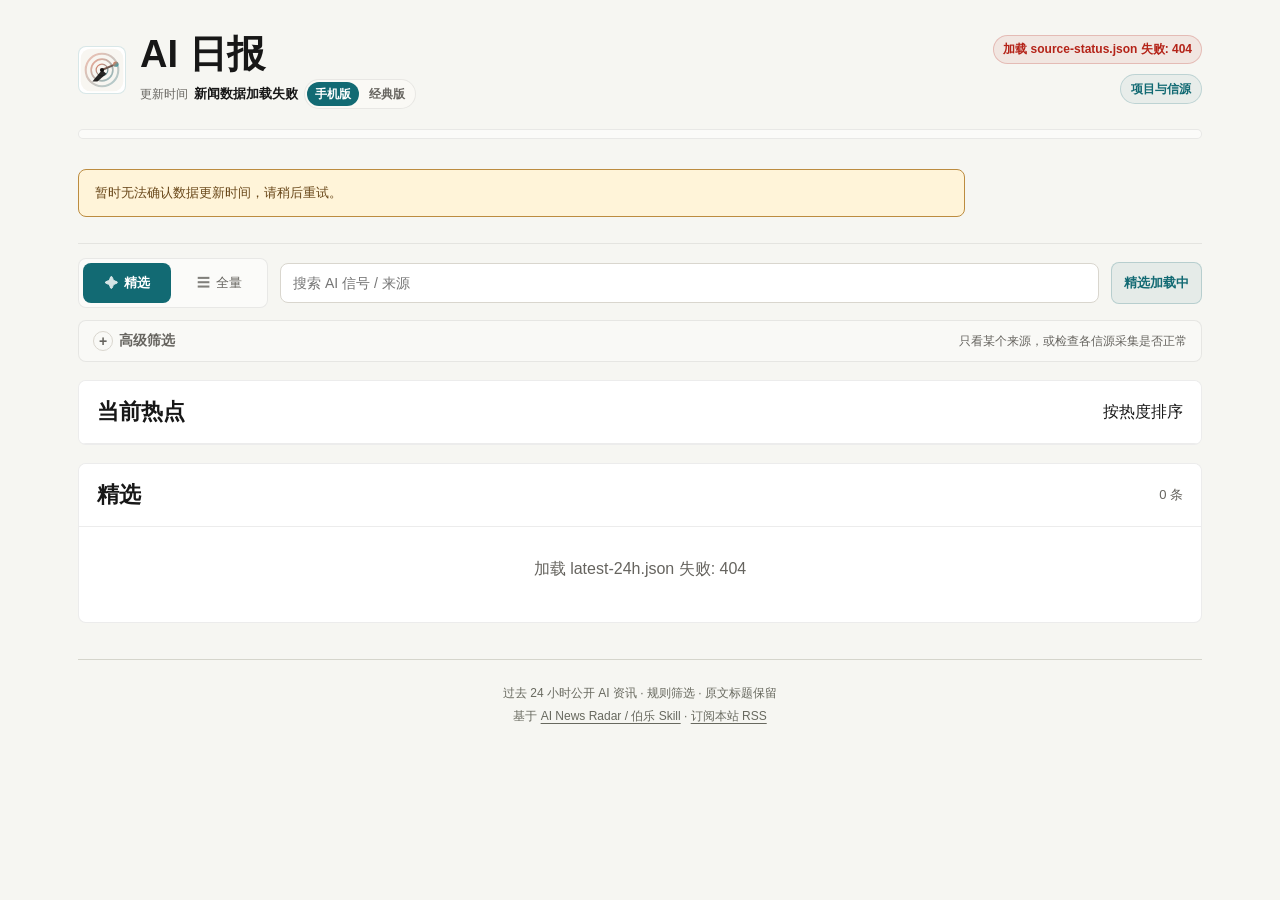
==== index.html @ aee0ecdf "feat: deploy a credential-free public AI daily with scheduled Pages updates" ====
<!doctype html>
<html lang="zh-CN" data-radar-view="mobile">
  <head>
    <meta charset="UTF-8" />
    <meta name="viewport" content="width=device-width, initial-scale=1.0" />
    <title>AI 日报｜公开信源，每日精选</title>
    <meta
      name="description"
      content="自动整理过去 24 小时值得看的 AI、模型和开发者工具更新；伯乐Skill（Scout Skill）帮你从一堆信源里选出千里马。"
    />
    <link rel="canonical" href="https://homerzhou6778-tech.github.io/ai-daily/" />
    <meta property="og:title" content="AI 日报｜公开信源，每日精选" />
    <meta
      property="og:description"
      content="自动整理过去 24 小时值得看的 AI、模型和开发者工具更新；伯乐Skill（Scout Skill）帮你从一堆信源里选出千里马。"
    />
    <meta property="og:type" content="website" />
    <meta property="og:url" content="https://homerzhou6778-tech.github.io/ai-daily/" />
    <meta property="og:site_name" content="AI News Radar" />
    <meta property="og:image" content="https://homerzhou6778-tech.github.io/ai-daily/assets/og.png" />
    <meta property="og:image:width" content="1200" />
    <meta property="og:image:height" content="630" />
    <meta property="og:image:alt" content="AI News Radar 24 小时 AI 更新雷达" />
    <meta name="application-name" content="AI News Radar" />
    <meta name="theme-color" content="#f6f6f2" />
    <meta name="mobile-web-app-capable" content="yes" />
    <meta name="apple-mobile-web-app-title" content="AI News Radar" />
    <meta name="apple-mobile-web-app-capable" content="yes" />
    <meta name="apple-mobile-web-app-status-bar-style" content="default" />
    <meta name="twitter:card" content="summary_large_image" />
    <meta name="twitter:title" content="AI 日报｜公开信源，每日精选" />
    <meta
      name="twitter:description"
      content="自动整理过去 24 小时值得看的 AI、模型和开发者工具更新；伯乐Skill（Scout Skill）帮你从一堆信源里选出千里马。"
    />
    <meta name="twitter:image" content="https://homerzhou6778-tech.github.io/ai-daily/assets/og.png" />
    <link rel="icon" href="./assets/logo.svg" type="image/svg+xml" />
    <link rel="icon" href="./assets/icons/favicon-32.png" sizes="32x32" type="image/png" />
    <link rel="apple-touch-icon" href="./assets/icons/apple-touch-icon.png" sizes="180x180" />
    <link rel="manifest" href="./site.webmanifest" />
    <script src="./assets/view-mode.js?v=dual-view-0713c" data-root="./"></script>
    <link rel="stylesheet" href="./assets/styles.css?v=aihot-0715b" />
    <link rel="stylesheet" href="./assets/view-switch.css?v=dual-view-0713b" />
    <link rel="stylesheet" href="./assets/service-status.css?v=20260909" />
      <link rel="stylesheet" href="./assets/public.css" />
  </head>
  <body>
    <a class="skip-link" href="#hotBoardWrap">跳到当前热点</a>
    <main class="shell">
      <header class="hero">
        <div class="hero-main">
          <div class="hero-headline">
            <img class="hero-logo" src="./assets/logo.svg" alt="AI News Radar Logo" />
            <div>
              <h1>AI 日报</h1>
              <div class="hero-updated hero-view-row">
                <span class="updated-label">更新时间</span>
                <span class="updated" id="updatedAt">加载中...</span>
                <div class="view-switch" role="group" aria-label="视角切换">
                  <span class="view-switch-label">视角</span>
                  <button class="view-switch-btn" type="button" data-radar-view-target="mobile">手机版</button>
                  <button class="view-switch-btn" type="button" data-radar-view-target="classic">经典版</button>
                </div>
              </div>
            </div>
          </div>
        </div>
        <div class="hero-meta">
          <span class="source-status-pill" id="sourceStatusPill">源状态加载中</span>
          <div class="hero-links" aria-label="项目入口">
            <a
              class="hero-link"
              href="https://github.com/homerzhou6778-tech/ai-daily"
              target="_blank"
              rel="noopener noreferrer"
            >项目与信源</a>
          </div>
        </div>

        <section class="section-nav-wrap" aria-label="内容栏目">
          <div class="section-tabs" id="sectionTabs" role="tablist" aria-label="AI 新闻栏目"></div>
          <div class="section-scroll-hint" aria-hidden="true">左右滑动，查看更多栏目 →</div>
        </section>
      </header>

      <section class="service-status-panel" id="serviceStatusPanel" aria-live="polite" hidden></section>

      <section class="primary-controls">
        <div class="mode-switch curation-mode-switch" role="group" aria-label="精选/全量切换">
          <button id="modeSelectedBtn" class="mode-btn active" type="button" aria-pressed="true">
            <span class="mode-btn-icon" aria-hidden="true">&#10022;</span>精选
          </button>
          <button id="modeAllBtn" class="mode-btn" type="button" aria-pressed="false">
            <span class="mode-btn-icon" aria-hidden="true">&#9776;</span>全量
          </button>
        </div>
        <input id="searchInput" type="search" placeholder="搜索 AI 信号 / 来源" aria-label="搜索 AI 信号或来源" />
        <div class="mode-hint" id="modeHint">精选加载中</div>
        <button class="clear-filters-btn" id="clearFiltersBtn" type="button" hidden>清除筛选</button>
      </section>

      <details class="advanced-panel">
          <summary>
            <span>高级筛选</span>
            <span class="advanced-hint">只看某个来源，或检查各信源采集是否正常</span>
          </summary>
          <div class="advanced-content">
            <div class="advanced-controls">
              <label class="field">
                <span>具体来源</span>
                <select id="siteSelect">
                  <option value="">全部站点</option>
                </select>
              </label>
            </div>
            <div class="data-source-indicator" id="dataSourceIndicator" hidden>
              <span id="dataSourceIndicatorText"></span>
              <button type="button" id="dataSourceResetBtn" class="data-source-reset-btn">恢复本地</button>
            </div>
            <div class="source-health" id="sourceHealth">源状态加载中...</div>
            <details class="source-detail-panel">
              <summary>查看源状态详情</summary>
              <div class="source-health-details" id="sourceHealthDetails"></div>
              <section class="source-status-table" id="sourceStatusTable" aria-label="源状态详情"></section>
            </details>
          </div>
      </details>

      <section class="list-wrap hot-board-wrap" id="hotBoardWrap" aria-label="当前热点">
        <div class="list-head">
          <h2>当前热点</h2>
          <span id="hotBoardMeta">按热度排序</span>
        </div>
        <div id="hotBoardList" class="hot-board-list"></div>
      </section>

      <section class="list-wrap top3-board-wrap" id="top3BoardWrap" aria-label="今日 TOP3 · 三口味锐评" hidden>
        <div class="list-head">
          <h2>今日 TOP3 · 三口味锐评</h2>
          <span id="top3BoardMeta"></span>
        </div>
        <div id="top3BoardList" class="top3-board-list"></div>
      </section>

      <section class="waytoagi-wrap">
        <div class="waytoagi-head">
          <h2>社区更新 · WaytoAGI</h2>
          <div class="waytoagi-tools">
            <div class="waytoagi-switch">
              <button id="waytoagiTodayBtn" class="waytoagi-btn active" type="button" aria-pressed="true">最近更新日</button>
              <button id="waytoagi7dBtn" class="waytoagi-btn" type="button" aria-pressed="false">近7日</button>
            </div>
            <span id="waytoagiUpdatedAt">加载中...</span>
          </div>
        </div>
        <div id="waytoagiMeta" class="waytoagi-meta"></div>
        <div id="waytoagiList" class="waytoagi-list"></div>
      </section>

      <section class="list-wrap" id="newsListWrap">
        <div class="list-head">
          <h2 id="listTitle">精选</h2>
          <div class="list-head-tools">
            <label id="allDedupeWrap" class="all-dedupe" for="allDedupeToggle">
              <input id="allDedupeToggle" type="checkbox" checked />
              <span class="all-dedupe-dot"></span>
              <span id="allDedupeLabel">去重开</span>
            </label>
            <span id="resultCount">0 条</span>
          </div>
        </div>
        <div id="newsList" class="news-list" aria-live="polite"></div>
      </section>

    <footer class="public-footer">过去 24 小时公开 AI 资讯 · 规则筛选 · 原文标题保留<br>基于 <a href="https://github.com/LearnPrompt/ai-news-radar" target="_blank" rel="noopener noreferrer">AI News Radar / 伯乐 Skill</a> · <a href="./data/feed.xml">订阅本站 RSS</a><p id="publicFreshness" role="status"></p></footer></main>

    <template id="itemTpl">
      <article class="news-card">
        <div class="news-card-body">
          <div class="meta-row">
            <span class="curated-badge" hidden>精选</span>
            <span class="site"></span>
            <span class="source"></span>
            <strong class="score-badge" hidden></strong>
          </div>
          <a class="title" target="_blank" rel="noopener noreferrer"></a>
          <p class="news-summary"></p>
          <div class="why-box" hidden>
            <span class="why-label">推荐理由：</span>
            <span class="why-text"></span>
          </div>
          <div class="persona-slot"></div>
        </div>
      </article>
    </template>

    <script src="https://cdn.jsdelivr.net/npm/gsap@3.13.0/dist/gsap.min.js" integrity="sha384-HOvlOYPIs/zjoIkWUGXkVmXsjr8GuZLV+Q+rcPwmJOVZVpvTSXQChiN4t9Euv9Vc" crossorigin="anonymous" defer></script>
    <script src="./assets/motion.js?v=aihot-0715b" defer></script>
    <script src="./assets/app.js?v=aihot-0715b" defer></script>
    <script src="./assets/service-status.js?v=20260909" defer></script>
      <script src="./assets/public-health.js" defer></script>
  </body>
</html>
---- assets/styles.css ----
:root {
  --bg: #f6f6f2;
  --bg-alt: #eeecea;
  --surface: #ffffff;
  --surface-soft: #fbfaf7;
  --surface-alt: #f4f2ef;
  --ink: #171717;
  --ink-soft: #3f3d39;
  --muted: #66645f;
  --muted-soft: #8b8780;
  --line: #d9d6ce;
  --line-soft: rgba(23, 23, 23, 0.08);
  --accent: #126a73;
  --accent-warm: #b55231;
  --good: #1f7a4d;
  --warn: #9a6700;
  --bad: #b42318;
  --radius: 8px;
}

* {
  box-sizing: border-box;
}

html,
body {
  margin: 0;
  min-height: 100%;
  font-family: -apple-system, BlinkMacSystemFont, "Segoe UI", "Noto Sans SC", "Microsoft YaHei", sans-serif;
  color: var(--ink);
  background: var(--bg);
}

.skip-link {
  position: fixed;
  top: 12px;
  left: 12px;
  z-index: 100;
  border-radius: var(--radius);
  padding: 9px 12px;
  color: #f7fbfa;
  background: var(--accent);
  font-size: 13px;
  font-weight: 760;
  text-decoration: none;
  transform: translateY(-160%);
  transition: transform 160ms ease;
}

.skip-link:focus {
  transform: translateY(0);
}

button,
input,
select {
  font: inherit;
}

button {
  cursor: pointer;
}

.shell {
  max-width: 1160px;
  margin: 0 auto;
  padding: 30px 18px 56px;
}

.hero {
  display: grid;
  grid-template-columns: minmax(0, 1fr) auto;
  gap: 18px 28px;
  padding-bottom: 14px;
  border-bottom: 1px solid var(--line-soft);
}

.hero-main {
  min-width: 0;
}

.hero-headline {
  display: flex;
  gap: 14px;
  align-items: center;
}

.hero-headline > div {
  min-width: 0;
}

.hero-logo {
  width: 48px;
  height: 48px;
  border: 1px solid rgba(18, 106, 115, 0.16);
  border-radius: var(--radius);
  background: var(--surface);
}

.hero h1 {
  margin: 4px 0 0;
  font-size: 38px;
  line-height: 1.08;
  overflow-wrap: break-word;
}

.hero-updated {
  display: flex;
  align-items: baseline;
  gap: 6px;
  margin: 4px 0 0;
  font-size: 13px;
  color: var(--muted);
}

.hero-meta {
  align-self: center;
  display: grid;
  gap: 6px;
  min-width: 178px;
  padding: 0;
  border: 0;
  border-radius: var(--radius);
  background: transparent;
  justify-items: end;
  text-align: right;
}

.updated-label {
  color: var(--muted);
  font-size: 12px;
}

.updated {
  color: var(--ink);
  font-size: 13px;
  font-weight: 700;
}

.source-status-pill {
  display: inline-flex;
  width: max-content;
  max-width: 100%;
  align-items: center;
  gap: 6px;
  border: 1px solid rgba(31, 122, 77, 0.18);
  border-radius: 999px;
  padding: 5px 9px;
  color: var(--good);
  background: rgba(31, 122, 77, 0.07);
  font-size: 12px;
  font-weight: 740;
}

.source-status-pill.warn {
  color: var(--warn);
  border-color: rgba(154, 103, 0, 0.22);
  background: rgba(154, 103, 0, 0.08);
}

.source-status-pill.bad {
  color: var(--bad);
  border-color: rgba(180, 35, 24, 0.22);
  background: rgba(180, 35, 24, 0.07);
}

.hero-links {
  display: flex;
  flex-wrap: wrap;
  justify-content: flex-end;
  gap: 6px;
  margin-top: 4px;
}

.hero-link {
  display: inline-flex;
  align-items: center;
  justify-content: center;
  min-height: 30px;
  border: 1px solid rgba(18, 106, 115, 0.2);
  border-radius: 999px;
  padding: 5px 10px;
  color: var(--accent);
  background: rgba(18, 106, 115, 0.06);
  font-size: 12px;
  font-weight: 740;
  line-height: 1;
  text-decoration: none;
  white-space: nowrap;
}

.hero-link:hover {
  border-color: rgba(18, 106, 115, 0.36);
  background: rgba(18, 106, 115, 0.1);
}

.section-nav-wrap {
  grid-column: 1 / -1;
  display: grid;
  gap: 10px;
  padding-top: 2px;
}

.section-tabs {
  display: flex;
  gap: 4px;
  align-items: center;
  overflow-x: auto;
  scrollbar-width: none;
  -webkit-overflow-scrolling: touch;
  border: 1px solid var(--line-soft);
  border-radius: var(--radius);
  padding: 4px;
  background: rgba(255, 255, 255, 0.52);
}

.section-tabs::-webkit-scrollbar {
  display: none;
}

.section-scroll-hint {
  display: none;
}

.section-tab {
  flex: 0 0 auto;
  min-height: 40px;
  display: inline-flex;
  align-items: center;
  gap: 8px;
  border: 1px solid transparent;
  border-radius: var(--radius);
  padding: 0 11px;
  color: var(--muted);
  background: transparent;
  font-size: 13px;
}

.section-tab span,
.section-tab strong {
  line-height: 1;
  white-space: nowrap;
}

.section-tab strong {
  min-width: 22px;
  border-radius: 999px;
  padding: 3px 6px;
  color: var(--accent);
  background: transparent;
  font-size: 11px;
  text-align: center;
}

.section-tab.active {
  color: #fff;
  border-color: var(--accent);
  background: var(--accent);
  font-weight: 780;
}

.section-tab.active strong {
  color: var(--accent);
  background: #fff;
}

.primary-controls {
  margin-top: 14px;
  display: grid;
  grid-template-columns: auto minmax(0, 1fr) auto auto;
  gap: 12px;
  align-items: center;
}

/* 清除筛选按钮 hidden 时，隐藏项仍会占用第4列的 gap track，
   导致本行右边缘比 .section-tabs 短一个 gap 宽度——收窄为 3 列补齐右边缘。
   只在桌面生效：760px 以下 .primary-controls 是另一套 2 列/整行布局，不受此问题影响。 */
@media (min-width: 761px) {
  .primary-controls:has(> .clear-filters-btn[hidden]) {
    grid-template-columns: auto minmax(0, 1fr) auto;
  }
}

input,
select {
  width: 100%;
  border: 1px solid var(--line);
  background: var(--surface);
  color: var(--ink);
  border-radius: var(--radius);
  padding: 11px 12px;
  font-size: 14px;
}

input:focus,
select:focus,
button:focus-visible,
summary:focus-visible {
  outline: 2px solid rgba(18, 106, 115, 0.35);
  outline-offset: 2px;
}

.mode-hint {
  min-height: 42px;
  display: grid;
  place-items: center;
  border: 1px solid rgba(18, 106, 115, 0.22);
  border-radius: var(--radius);
  padding: 0 12px;
  color: var(--accent);
  background: rgba(18, 106, 115, 0.07);
  font-size: 13px;
  font-weight: 720;
  white-space: nowrap;
}

.clear-filters-btn,
.empty-reset-btn {
  min-height: 42px;
  border: 1px solid rgba(181, 82, 49, 0.28);
  border-radius: var(--radius);
  padding: 0 13px;
  color: var(--accent-warm);
  background: rgba(181, 82, 49, 0.06);
  font-size: 13px;
  font-weight: 720;
  white-space: nowrap;
}

.clear-filters-btn:hover,
.empty-reset-btn:hover {
  border-color: rgba(181, 82, 49, 0.46);
  background: rgba(181, 82, 49, 0.1);
}

.advanced-panel {
  margin-top: 12px;
  border: 1px solid rgba(23, 23, 23, 0.08);
  border-radius: var(--radius);
  background: rgba(251, 250, 247, 0.66);
}

.advanced-panel > summary {
  position: relative;
  display: flex;
  justify-content: space-between;
  gap: 12px;
  align-items: center;
  padding: 11px 14px 11px 40px;
  color: var(--ink);
  font-size: 14px;
  font-weight: 700;
  list-style: none;
  cursor: pointer;
}

.advanced-panel:not([open]) > summary {
  color: var(--muted);
  font-weight: 650;
}

.advanced-panel > summary::-webkit-details-marker {
  display: none;
}

.advanced-panel > summary::before {
  content: "+";
  width: 18px;
  height: 18px;
  position: absolute;
  left: 14px;
  top: 50%;
  transform: translateY(-50%);
  display: grid;
  place-items: center;
  border: 1px solid var(--line);
  border-radius: 50%;
  color: var(--muted);
  font-weight: 700;
}

.advanced-panel > summary > span:first-child {
  min-width: 0;
}

.advanced-panel[open] > summary::before {
  content: "-";
}

.advanced-hint {
  color: var(--muted);
  font-size: 12px;
  font-weight: 400;
  white-space: nowrap;
}

.advanced-content {
  display: grid;
  gap: 14px;
  padding: 0 14px 14px;
  border-top: 1px solid var(--line-soft);
}

.advanced-controls {
  display: grid;
  grid-template-columns: minmax(0, 320px);
  gap: 10px;
  align-items: end;
  padding-top: 14px;
}

.field {
  display: grid;
  gap: 6px;
  color: var(--muted);
  font-size: 12px;
}

.mode-switch {
  display: inline-flex;
  gap: 4px;
  align-items: center;
  border: 1px solid var(--line-soft);
  border-radius: var(--radius);
  padding: 4px;
  background: rgba(255, 255, 255, 0.52);
}

.mode-btn {
  min-height: 40px;
  border: 0;
  border-radius: var(--radius);
  background: transparent;
  color: var(--muted);
  padding: 0 14px;
  font-size: 13px;
}

.mode-btn.active {
  background: var(--accent);
  color: #fff;
  font-weight: 780;
}

.all-dedupe {
  display: none;
  min-height: 40px;
  align-items: center;
  gap: 8px;
  border: 1px solid var(--line);
  border-radius: var(--radius);
  padding: 0 12px;
  font-size: 13px;
  color: var(--muted);
  background: var(--surface-soft);
  cursor: pointer;
  user-select: none;
}

.all-dedupe.show {
  display: inline-flex;
}

.all-dedupe input {
  position: absolute;
  opacity: 0;
  width: 0;
  height: 0;
}

.all-dedupe-dot {
  width: 12px;
  height: 12px;
  border-radius: 50%;
  border: 1px solid rgba(23, 23, 23, 0.25);
  background: rgba(23, 23, 23, 0.16);
}

.all-dedupe input:checked + .all-dedupe-dot {
  border-color: rgba(18, 106, 115, 0.65);
  background: var(--accent);
}

.source-health {
  display: grid;
  gap: 10px;
}

.source-health-summary {
  display: flex;
  min-width: 0;
  align-items: center;
  justify-content: space-between;
  gap: 12px;
  border: 1px solid rgba(31, 122, 77, 0.16);
  border-radius: var(--radius);
  padding: 11px 12px;
  color: var(--muted);
  background: rgba(31, 122, 77, 0.05);
  font-size: 13px;
  line-height: 1.4;
}

.source-health-summary strong {
  color: var(--good);
  font-size: 15px;
}

.source-health-summary.warn {
  border-color: rgba(154, 103, 0, 0.2);
  background: rgba(154, 103, 0, 0.07);
}

.source-health-summary.warn strong {
  color: var(--warn);
}

.source-health-summary.bad {
  border-color: rgba(180, 35, 24, 0.22);
  background: rgba(180, 35, 24, 0.06);
}

.source-health-summary.bad strong {
  color: var(--bad);
}

.source-health-fail-bad {
  color: var(--bad);
  font-weight: 700;
}

.source-detail-panel {
  border: 1px solid var(--line-soft);
  border-radius: var(--radius);
  background: rgba(255, 255, 255, 0.48);
  overflow: hidden;
}

.source-detail-panel > summary {
  display: flex;
  align-items: center;
  justify-content: space-between;
  gap: 10px;
  padding: 10px 12px;
  color: var(--accent);
  font-size: 13px;
  font-weight: 760;
  cursor: pointer;
  list-style: none;
}

.source-detail-panel > summary::-webkit-details-marker {
  display: none;
}

.source-detail-panel > summary::after {
  content: "+";
  color: var(--muted);
  font-weight: 800;
}

.source-detail-panel[open] > summary::after {
  content: "-";
}

.source-health-details {
  display: grid;
  gap: 10px;
  padding: 0 12px 12px;
}

.source-health-hint {
  color: var(--muted);
  font-size: 12px;
  line-height: 1.4;
}

.source-health-authors-toggle {
  align-self: start;
  border: 1px solid var(--line);
  border-radius: var(--radius);
  padding: 6px 10px;
  color: var(--accent);
  background: var(--surface-soft);
  font: inherit;
  font-size: 12px;
  cursor: pointer;
}

.source-health-authors-toggle:hover,
.source-health-authors-toggle:focus-visible {
  border-color: var(--accent);
  outline: none;
}

.health-author-list {
  border: 1px solid var(--line);
  border-radius: var(--radius);
  padding: 10px 12px;
  background: var(--surface-soft);
}

.health-author-list-title {
  font-size: 13px;
  font-weight: 700;
}

.health-author-list-meta {
  margin-top: 3px;
  color: var(--muted);
  font-size: 12px;
}

.health-author-list-items {
  display: flex;
  max-height: 220px;
  margin-top: 9px;
  gap: 6px;
  overflow: auto;
  flex-wrap: wrap;
  align-content: flex-start;
}

.health-author-list-items button {
  border: 1px solid var(--line);
  border-radius: 999px;
  padding: 3px 7px;
  color: var(--ink-soft);
  background: var(--surface);
  font: inherit;
  font-size: 12px;
  line-height: 1.25;
  cursor: pointer;
}

.health-author-list-items button:hover,
.health-author-list-items button:focus-visible {
  border-color: var(--accent);
  color: var(--accent);
  outline: none;
}

.source-status-table {
  padding: 0 12px 12px;
}

.source-table {
  display: grid;
  border: 1px solid var(--line-soft);
  border-radius: var(--radius);
  overflow: hidden;
  background: var(--surface);
}

.source-table-row {
  display: grid;
  grid-template-columns: minmax(160px, 1.4fr) minmax(96px, 0.8fr) minmax(64px, 0.5fr) minmax(56px, 0.4fr);
  gap: 10px;
  align-items: center;
  border-top: 1px solid var(--line-soft);
  padding: 9px 10px;
  color: var(--muted);
  font-size: 12px;
}

.source-table-row:first-child {
  border-top: 0;
}

.source-table-head {
  color: var(--ink-soft);
  background: rgba(246, 246, 242, 0.74);
  font-weight: 780;
}

.source-table-row span {
  min-width: 0;
  overflow: hidden;
  text-overflow: ellipsis;
  white-space: nowrap;
}

.source-table-row .ok {
  color: var(--good);
  font-weight: 760;
}

.source-table-row .bad {
  color: var(--bad);
  font-weight: 760;
}

.source-table-foot {
  display: block;
  color: var(--ink-soft);
  background: rgba(246, 246, 242, 0.74);
  font-weight: 780;
  text-align: right;
}

.list-wrap,
.waytoagi-wrap {
  margin-top: 18px;
  border: 1px solid var(--line-soft);
  border-radius: var(--radius);
  background: var(--surface);
  overflow: hidden;
}

.list-wrap {
  background: var(--surface);
}

/* 双色交替：WaytoAGI 版块用深一档的底色，与伯乐精选 / AI信号流形成节奏感 */
.waytoagi-wrap {
  background: var(--bg-alt);
  border-color: rgba(23, 23, 23, 0.12);
}

.list-head,
.waytoagi-head {
  padding: 16px 18px;
  display: flex;
  flex-wrap: nowrap;
  justify-content: space-between;
  align-items: center;
  gap: 12px;
  border-bottom: 1px solid var(--line-soft);
  background: var(--surface);
}

/* WaytoAGI header 用对应的深档底色 */
.waytoagi-head {
  background: var(--surface-alt);
  border-bottom-color: rgba(23, 23, 23, 0.1);
}

.list-head h2,
.waytoagi-head h2 {
  margin: 0;
  font-size: 22px;
}

#resultCount,
#waytoagiUpdatedAt {
  color: var(--muted);
  font-size: 13px;
  white-space: nowrap;
}

.list-head-tools {
  display: flex;
  align-items: center;
  justify-content: flex-end;
  gap: 10px;
  min-width: 0;
  flex-wrap: wrap;
}

.bole-more-btn,
.list-more-btn {
  display: block;
  width: calc(100% - 32px);
  margin: 0 16px 16px;
  border: 1px solid var(--line);
  border-radius: var(--radius);
  background: var(--surface);
  color: var(--accent);
  cursor: pointer;
  font-size: 13px;
  font-weight: 760;
  min-height: 38px;
}

.bole-more-btn:hover,
.list-more-btn:hover {
  border-color: rgba(18, 106, 115, 0.38);
  background: rgba(18, 106, 115, 0.06);
}

.list-more-btn {
  margin-top: 12px;
}

.bole-empty {
  grid-column: 1 / -1;
  border: 1px dashed var(--line);
  border-radius: var(--radius);
  padding: 14px;
  color: var(--muted);
  font-size: 13px;
}

.intel-card-meta {
  display: flex;
  flex-wrap: wrap;
  gap: 7px;
  align-items: center;
  color: var(--muted);
  font-size: 12px;
}

.intel-score {
  color: var(--accent);
}

.top-story-title,
.intel-title {
  color: var(--ink);
  font-weight: 790;
  line-height: 1.38;
  letter-spacing: 0;
  overflow-wrap: anywhere;
}

.original-action,
.original-link {
  color: var(--accent);
  font-size: 12px;
  font-weight: 760;
  text-decoration: none;
}

.original-action {
  justify-self: start;
  border-bottom: 1px solid rgba(18, 106, 115, 0.3);
  padding-bottom: 1px;
}

.original-link {
  margin-left: auto;
}

.original-link:hover {
  text-decoration: underline;
}

.intel-reason {
  margin: 0;
  color: var(--muted);
  font-size: 13px;
  line-height: 1.48;
  overflow-wrap: anywhere;
}

.intel-tags,
.intel-card-sources,
.intel-sources {
  display: flex;
  flex-wrap: wrap;
  gap: 6px;
  align-items: center;
}

.signal-tag,
.intel-tags > span,
.intel-card-sources > span,
.intel-card-sources > strong,
.intel-sources {
  border: 1px solid var(--line);
  border-radius: 999px;
  padding: 3px 7px;
  color: var(--muted);
  background: rgba(255, 255, 255, 0.72);
  font-size: 11px;
  line-height: 1.25;
}

.intel-tags > span {
  color: var(--accent);
  border-color: rgba(18, 106, 115, 0.22);
  background: rgba(18, 106, 115, 0.07);
  font-weight: 720;
}

.signal-tag.tone-official,
.ai-tag.tone-official {
  color: var(--good);
  border-color: rgba(31, 122, 77, 0.32);
  background: rgba(31, 122, 77, 0.08);
}

.signal-tag.tone-hot,
.ai-tag.tone-hot,
.signal-tag.tone-community,
.ai-tag.tone-community {
  color: var(--accent-warm);
  border-color: rgba(181, 82, 49, 0.32);
  background: rgba(181, 82, 49, 0.08);
}

.signal-tag.tone-models,
.ai-tag.tone-models {
  color: #2a658a;
  border-color: rgba(42, 101, 138, 0.3);
  background: rgba(42, 101, 138, 0.08);
}

.signal-tag.tone-devtools,
.ai-tag.tone-devtools {
  color: var(--accent);
  border-color: rgba(18, 106, 115, 0.28);
  background: rgba(18, 106, 115, 0.08);
}

.signal-tag.tone-aggregate,
.ai-tag.tone-aggregate {
  color: #5f6b75;
  border-color: rgba(95, 107, 117, 0.28);
  background: rgba(95, 107, 117, 0.08);
}

.signal-tag.tone-research,
.ai-tag.tone-research {
  color: #6b568f;
  border-color: rgba(107, 86, 143, 0.3);
  background: rgba(107, 86, 143, 0.08);
}

.signal-tag.tone-products,
.ai-tag.tone-products {
  color: #8a5b20;
  border-color: rgba(138, 91, 32, 0.3);
  background: rgba(138, 91, 32, 0.08);
}

.signal-tag.tone-creator,
.ai-tag.tone-creator {
  color: #874860;
  border-color: rgba(135, 72, 96, 0.3);
  background: rgba(135, 72, 96, 0.08);
}

.signal-tag.tone-industry,
.ai-tag.tone-industry {
  color: #5c6258;
  border-color: rgba(92, 98, 88, 0.3);
  background: rgba(92, 98, 88, 0.08);
}

.signal-tag.tone-strong,
.ai-tag.tone-strong {
  color: var(--good);
  border-color: rgba(31, 122, 77, 0.28);
  background: rgba(31, 122, 77, 0.08);
}

.signal-tag.tone-default,
.ai-tag.tone-default {
  color: var(--muted);
  border-color: rgba(102, 100, 95, 0.26);
  background: rgba(102, 100, 95, 0.06);
}

.source-chip {
  display: inline-flex;
  min-width: 0;
  align-items: center;
  gap: 5px;
}

.source-dot {
  width: 6px;
  height: 6px;
  flex: 0 0 auto;
  border-radius: 50%;
  background: currentColor;
  box-shadow: 0 0 0 2px rgba(255, 255, 255, 0.72);
}

.source-chip-label {
  min-width: 0;
  overflow: hidden;
  text-overflow: ellipsis;
  white-space: nowrap;
}

.kind-official {
  color: var(--good);
  border-color: rgba(31, 122, 77, 0.28);
  background: rgba(31, 122, 77, 0.08);
}

.kind-hot {
  color: var(--accent-warm);
  border-color: rgba(181, 82, 49, 0.3);
  background: rgba(181, 82, 49, 0.08);
}

.kind-aihub {
  color: var(--accent);
  border-color: rgba(18, 106, 115, 0.26);
  background: rgba(18, 106, 115, 0.07);
}

.kind-builders,
.kind-newsletter {
  color: var(--warn);
  border-color: rgba(154, 103, 0, 0.28);
  background: rgba(154, 103, 0, 0.07);
}

.kind-creator {
  color: #874860;
  border-color: rgba(135, 72, 96, 0.28);
  background: rgba(135, 72, 96, 0.07);
}

.kind-aggregate,
.kind-blogs,
.kind-default {
  color: var(--muted);
  border-color: rgba(102, 100, 95, 0.26);
  background: rgba(102, 100, 95, 0.06);
}

.source-chip.kind-official {
  color: var(--good);
  border-color: rgba(31, 122, 77, 0.28);
  background: rgba(31, 122, 77, 0.08);
}

.source-chip.kind-hot {
  color: var(--accent-warm);
  border-color: rgba(181, 82, 49, 0.3);
  background: rgba(181, 82, 49, 0.08);
}

.source-chip.kind-aihub {
  color: var(--accent);
  border-color: rgba(18, 106, 115, 0.26);
  background: rgba(18, 106, 115, 0.07);
}

.source-chip.kind-builders,
.source-chip.kind-newsletter {
  color: var(--warn);
  border-color: rgba(154, 103, 0, 0.28);
  background: rgba(154, 103, 0, 0.07);
}

.source-chip.kind-creator {
  color: #874860;
  border-color: rgba(135, 72, 96, 0.28);
  background: rgba(135, 72, 96, 0.07);
}

.source-chip.kind-aggregate,
.source-chip.kind-blogs,
.source-chip.kind-default {
  color: var(--muted);
  border-color: rgba(102, 100, 95, 0.26);
  background: rgba(102, 100, 95, 0.06);
}

.intel-sources {
  justify-self: start;
  border-radius: var(--radius);
  line-height: 1.35;
}

.news-list {
  padding: 8px 18px 18px;
  gap: 8px;
}

.intel-card {
  min-width: 0;
  display: grid;
  gap: 8px;
  border: 1px solid var(--line);
  border-radius: var(--radius);
  padding: 13px 14px;
  background: var(--surface);
  transition: transform 0.18s ease, box-shadow 0.18s ease, border-color 0.18s ease;
}

.intel-card:hover {
  border-color: rgba(18, 106, 115, 0.32);
  background: #fff;
}

.intel-card-rank {
  color: var(--accent);
  font-weight: 800;
}

.intel-title {
  display: block;
  font-size: 16px;
  text-decoration: none;
}

.intel-title:hover {
  color: var(--accent);
}

.intel-score.hot {
  color: var(--accent-warm);
}

.intel-score.strong {
  color: var(--good);
}

.intel-card-sources {
  min-width: 0;
}

.intel-card-sources > span,
.intel-card-sources > strong {
  max-width: 260px;
  overflow: hidden;
  text-overflow: ellipsis;
  white-space: nowrap;
}

.news-list,
.site-group-list,
.source-group-list {
  display: grid;
}

.list-loading {
  padding: 18px 16px;
  color: var(--muted);
  font-size: 13px;
  background: var(--surface-soft);
}

.list-more-btn:focus-visible {
  outline: 2px solid var(--accent);
  outline-offset: -2px;
}

.news-card {
  min-width: 0;
}

.meta-row {
  display: flex;
  flex-wrap: wrap;
  gap: 7px;
  align-items: center;
  margin-top: 7px;
  color: var(--muted);
  font-size: 12px;
}

.site {
  font-weight: 700;
  color: #3f3d39;
}

.category,
.source,
.ai-tag,
.multi-chip,
.meta-row .signal-tag {
  padding: 2px 7px;
  border: 1px solid var(--line);
  border-radius: 999px;
  font-size: 11px;
}

.category {
  color: var(--ink);
  background: var(--surface-soft);
}

.category.kind-official {
  border-color: rgba(31, 122, 77, 0.34);
  color: var(--good);
}

.category.kind-newsletter {
  border-color: rgba(154, 103, 0, 0.34);
  color: var(--warn);
}

.category.kind-builders {
  border-color: rgba(181, 82, 49, 0.36);
  color: var(--accent-warm);
}

.category.kind-creator {
  border-color: rgba(135, 72, 96, 0.32);
  color: #874860;
}

.category.kind-aihub {
  border-color: rgba(18, 106, 115, 0.28);
  color: var(--accent);
}

.category.kind-aggregate,
.category.kind-blogs {
  color: var(--muted);
}

.ai-tag {
  border-color: rgba(18, 106, 115, 0.22);
  background: rgba(18, 106, 115, 0.07);
  color: var(--accent);
  font-weight: 650;
}

.source.source-chip {
  max-width: 220px;
  font-weight: 650;
}

.ai-tag.hot {
  border-color: rgba(181, 82, 49, 0.3);
  background: rgba(181, 82, 49, 0.08);
  color: var(--accent-warm);
}

.ai-tag.strong {
  border-color: rgba(31, 122, 77, 0.28);
  background: rgba(31, 122, 77, 0.08);
  color: var(--good);
}

.ai-tag.watch {
  color: var(--muted);
  background: var(--surface-soft);
}

.multi-chip {
  color: var(--ink);
  background: var(--surface-soft);
  font-weight: 650;
  cursor: pointer;
  font-family: inherit;
  line-height: 1.4;
}

.multi-chip:hover {
  border-color: var(--accent);
  color: var(--accent);
}

.multi-chip[aria-expanded="true"] {
  border-color: var(--accent);
  color: var(--accent);
  background: rgba(18, 106, 115, 0.06);
}

.title {
  min-width: 0;
  margin-top: 0;
  display: inline-flex;
  flex-direction: column;
  gap: 3px;
  color: var(--ink);
  text-decoration: none;
  font-size: 16px;
  line-height: 1.42;
  overflow-wrap: anywhere;
}

.news-summary {
  margin: 7px 0 0;
  color: var(--muted);
  font-size: 13px;
  line-height: 1.45;
}

.title-sub {
  color: var(--muted);
  font-size: 12px;
  line-height: 1.35;
  font-weight: 400;
}

.title:hover {
  color: var(--accent);
}

.empty {
  padding: 24px 16px;
  color: var(--muted);
  text-align: center;
}

.empty h3 {
  margin: 0;
  color: var(--ink);
  font-size: 17px;
}

.empty p {
  margin: 7px 0 14px;
}

.empty-reset-btn {
  min-height: 38px;
}

.waytoagi-tools {
  display: inline-flex;
  align-items: center;
  gap: 10px;
}

.waytoagi-switch {
  display: inline-flex;
  border: 1px solid var(--line);
  border-radius: var(--radius);
  overflow: hidden;
  background: var(--surface);
}

.waytoagi-btn {
  min-height: 32px;
  border: 0;
  border-left: 1px solid var(--line);
  background: transparent;
  color: var(--muted);
  padding: 0 10px;
  font-size: 12px;
}

.waytoagi-btn:first-child {
  border-left: 0;
}

.waytoagi-btn.active {
  background: var(--accent);
  color: #fff;
  font-weight: 700;
}

.waytoagi-meta {
  padding: 12px 16px 0;
  display: flex;
  flex-wrap: wrap;
  gap: 8px;
  font-size: 12px;
  color: var(--muted);
}

.waytoagi-meta a {
  color: var(--accent);
  text-decoration: none;
}

.waytoagi-list {
  padding: 12px 16px 16px;
  display: grid;
  gap: 8px;
}

.waytoagi-item {
  min-width: 0;
  display: grid;
  grid-template-columns: 76px minmax(0, 1fr);
  gap: 8px;
  text-decoration: none;
  border: 1px solid rgba(23, 23, 23, 0.08);
  border-radius: var(--radius);
  padding: 8px 10px;
  color: var(--ink);
  background: var(--surface);   /* alt 版块里卡片用纯白，形成内部层次 */
}

.waytoagi-item .d {
  color: var(--muted);
  font-size: 12px;
}

.waytoagi-item .t {
  min-width: 0;
  font-size: 13px;
  line-height: 1.35;
  overflow-wrap: anywhere;
}

.waytoagi-empty,
.waytoagi-error {
  border-radius: var(--radius);
  padding: 9px 10px;
  font-size: 13px;
}

.waytoagi-empty {
  border: 1px dashed var(--line);
  color: var(--muted);
}

.waytoagi-error {
  border: 1px solid rgba(180, 35, 24, 0.28);
  background: rgba(180, 35, 24, 0.08);
  color: var(--bad);
}

@media (max-width: 760px) {
  .shell {
    padding: 18px 12px 36px;
  }

  .hero,
  .advanced-controls,
  .waytoagi-head {
    grid-template-columns: 1fr;
  }

  .hero {
    gap: 10px;
    padding-bottom: 12px;
  }

  .advanced-panel > summary {
    min-height: 46px;
    align-items: center;
    flex-direction: row;
    padding-block: 9px;
  }

  .advanced-hint {
    max-width: 65%;
    overflow: hidden;
    text-overflow: ellipsis;
    white-space: nowrap;
  }

  .hero h1 {
    font-size: 30px;
  }

  .hero-logo {
    width: 48px;
    height: 48px;
  }

  .hero-meta {
    display: flex;
    flex-wrap: wrap;
    justify-content: flex-start;
    align-items: center;
    gap: 8px;
    min-width: 0;
    text-align: left;
  }

  .hero-links {
    width: auto;
    justify-content: flex-start;
  }

  .updated-label {
    display: none;
  }

  .updated {
    display: inline-flex;
    align-items: center;
    min-height: 30px;
    border: 1px solid var(--line-soft);
    border-radius: 999px;
    padding: 5px 10px;
    background: rgba(255, 255, 255, 0.62);
    font-size: 12px;
  }

  .updated::before {
    content: "更新";
    margin-right: 5px;
    color: var(--muted);
    font-weight: 650;
  }

  .source-status-pill {
    min-height: 30px;
    padding: 5px 10px;
    font-size: 12px;
  }

  .section-nav-wrap {
    position: sticky;
    z-index: 8;
    top: 0;
    margin-right: -12px;
    margin-left: -12px;
    padding: 7px 12px;
    border-top: 1px solid rgba(23, 23, 23, 0.06);
    border-bottom: 1px solid rgba(23, 23, 23, 0.08);
    background: rgba(246, 246, 242, 0.96);
    backdrop-filter: blur(10px);
  }

  .section-tabs {
    padding-bottom: 1px;
  }

  .section-scroll-hint {
    display: block;
    margin-top: -5px;
    color: var(--accent);
    font-size: 11px;
    font-weight: 680;
    text-align: right;
  }

  .section-tab {
    min-height: 38px;
    padding: 0 10px;
  }

  .mode-hint,
  .advanced-hint,
  #resultCount,
  #waytoagiUpdatedAt {
    white-space: normal;
  }

  .primary-controls {
    grid-template-columns: minmax(0, 1fr) auto;
    gap: 8px;
  }

  .primary-controls .mode-switch {
    grid-column: 1 / -1;
  }

  .clear-filters-btn {
    grid-column: 1 / -1;
    min-height: 38px;
  }

  .mode-hint {
    min-height: 42px;
    max-width: 112px;
    padding-inline: 10px;
    white-space: nowrap;
  }

  .waytoagi-head {
    align-items: flex-start;
    flex-direction: column;
  }

  .list-head {
    align-items: flex-start;
    flex-direction: column;
  }

  .list-head-tools {
    width: 100%;
    justify-content: space-between;
  }

  .news-list {
    padding: 10px 12px 12px;
  }

  .source-status-table {
    overflow-x: auto;
  }

  .source-table {
    min-width: 580px;
  }
}

@media (max-width: 460px) {
  .hero-headline {
    align-items: flex-start;
  }

  .source-health-summary {
    align-items: flex-start;
    flex-direction: column;
  }

  .section-tab {
    gap: 6px;
    font-size: 12px;
  }

  .section-tab strong {
    min-width: 20px;
    padding: 3px 5px;
  }

  .intel-card {
    padding: 12px;
  }

  .intel-card-sources > span,
  .intel-card-sources > strong {
    max-width: 180px;
  }

  .waytoagi-tools {
    align-items: flex-start;
    flex-direction: column;
  }
}

/* Motion layer */
.news-card,
.intel-card {
  transition: transform 0.18s ease, box-shadow 0.18s ease, border-color 0.18s ease;
}

.news-card:hover,
.intel-card:hover {
  transform: translateY(-2px);
  box-shadow: 0 4px 12px rgba(0, 0, 0, 0.07);
}

@media (prefers-reduced-motion: reduce) {
  .news-card,
  .intel-card {
    will-change: auto;
    transition: none;
    transform: none !important;
  }

  .news-card:hover,
  .intel-card:hover {
    box-shadow: none;
  }
}

/* 入场动画只做位移、不碰透明度：后台/冻结页面里动画不启动时，
   元素最多偏移几像素但始终可见，绝不会像 opacity 动画那样被困在透明态。 */
@media (prefers-reduced-motion: no-preference) {
  @keyframes card-enter {
    from {
      transform: translateY(12px);
    }
  }

  #newsList .news-card {
    animation: card-enter 0.4s ease;
  }

  @keyframes nav-enter {
    from {
      transform: translateY(8px);
    }
  }

  .section-tab {
    animation: nav-enter 0.3s ease;
  }
}

/* ============================================================
   Persona 三味点评（v0.8）
   只用既有变量：--accent / --ink-soft / --muted / --line / --surface
   红线：0 圆角、1px 实线边框、单一 accent 色
   ============================================================ */

.story-persona {
  display: flex;
  align-items: baseline;
  gap: 7px;
  min-width: 0;
}

.story-persona-label {
  flex: none;
  border-left: 2px solid var(--accent);
  padding-left: 6px;
  color: var(--accent);
  font-size: 11px;
  font-weight: 760;
  line-height: 1.2;
}

.story-persona-text {
  color: var(--ink-soft);
  font-size: 11px;
  line-height: 1.5;
  overflow-wrap: anywhere;
}

.persona-panel {
  display: grid;
  grid-template-columns: repeat(3, 1fr);
  border: 1px solid var(--line);
  border-radius: 0;
  background: var(--surface);
}

.persona-col {
  display: grid;
  gap: 4px;
  align-content: start;
  padding: 9px 10px;
  min-width: 0;
}

.persona-col + .persona-col {
  border-left: 1px solid var(--line);
}

.persona-name {
  color: var(--accent);
  font-size: 11px;
  font-weight: 760;
  line-height: 1.2;
}

.persona-score {
  color: var(--ink);
  font-size: 14px;
  font-weight: 790;
  line-height: 1.2;
}

.persona-review {
  margin: 0;
  color: var(--ink-soft);
  font-size: 11px;
  line-height: 1.5;
  overflow-wrap: anywhere;
}

@media (max-width: 720px) {
  .persona-panel {
    grid-template-columns: 1fr;
  }

  .persona-col + .persona-col {
    border-left: 0;
    border-top: 1px solid var(--line);
  }
}

/* ---- AIHOT 式单层信息架构：热点排行区 + 共享卡片组件（v0.9 重构）---- */
/* 红线：单强调色 var(--accent)、0 圆角、1px 边框、无渐变无阴影 */

.hot-board-list {
  display: flex;
  flex-direction: column;
}

/* 今日 TOP3 板块：复用完整精选卡片（含三口味并排面板），卡片间留缝即可 */
.top3-board-list {
  display: flex;
  flex-direction: column;
  gap: 10px;
}

/* 热点排行区：一行一条（AIHOT 式），不复用下方精选列表的完整卡片，避免摘要/标签重复展示 */
.hot-row {
  display: flex;
  align-items: center;
  gap: 10px;
  min-height: 40px;
  padding: 0 12px;
  border-top: 1px solid rgba(23, 23, 23, 0.06);
}

.hot-row:first-child {
  border-top: 0;
}

.hot-row-rank {
  flex: 0 0 auto;
  min-width: 24px;
  color: var(--accent);
  font-weight: 800;
  font-variant-numeric: tabular-nums;
}

.hot-row-title {
  min-width: 0;
  flex: 1 1 auto;
  overflow: hidden;
  color: var(--ink);
  font-size: 14px;
  text-decoration: none;
  text-overflow: ellipsis;
  white-space: nowrap;
}

.hot-row-title:hover {
  color: var(--accent);
}

.hot-row-meta {
  flex: 0 0 auto;
  color: var(--muted);
  font-size: 12px;
  white-space: nowrap;
}

/* 精选/全量全局开关，紧挨搜索框；min-width 与 .section-tabs 的 全部/模型 按钮宽度对齐 */
.curation-mode-switch .mode-btn {
  display: inline-flex;
  align-items: center;
  justify-content: center;
  gap: 6px;
  min-width: 88px;
  box-sizing: border-box;
}

.mode-btn-icon {
  opacity: 0.82;
}

/* 日期分组条：坐在时间轴左侧，作为轴上的日期锚点；日期 + 星期/条数（弱化） */
.date-group-header {
  margin-top: 4px;
  padding: 10px 12px 6px;
  border-top: 1px solid rgba(23, 23, 23, 0.06);
  display: flex;
  align-items: baseline;
  gap: 6px;
  color: var(--ink);
  font-size: 13px;
  font-weight: 800;
}

.date-group-header:first-child {
  margin-top: 0;
  border-top: 0;
}

.date-group-meta {
  color: var(--muted);
  font-size: 13px;
  font-weight: 400;
}

/* 主列表时间轴：左侧 rail（时间点 + 竖线）+ 右侧卡片，精选/全量共用。
   卡片间距用 .timeline-item 的 padding-bottom（而非卡片 margin-bottom），
   这样竖线伪元素（挂在 .timeline-item 上）top:0/bottom:0 覆盖 padding 区域，
   在卡片之间的间隙里也保持连续，不会断线。
   父容器 #newsList 的 grid gap 是 8px，这段间隙不属于 .timeline-item 自身的盒子，
   ::before 覆盖不到——用 :has(+ .timeline-item) 让竖线多探出 8px 桥接过去，
   卡片间总间距 = padding-bottom(8px) + grid gap(8px) = 16px。 */
.timeline-item {
  position: relative;
  display: grid;
  grid-template-columns: 72px minmax(0, 1fr);
  gap: 0 10px;
  padding-bottom: 8px;
}

.timeline-item::before {
  content: "";
  position: absolute;
  top: 0;
  bottom: 0;
  left: 36px;
  width: 1px;
  background: var(--line);
  transform: translateX(-50%);
}

/* 同一日期分组内，前一项后面紧跟着另一项时，桥接父容器的 8px grid gap，让竖线不断 */
.timeline-item:has(+ .timeline-item)::before {
  bottom: -8px;
}

.timeline-rail {
  position: relative;
  display: flex;
  flex-direction: column;
  align-items: center;
  padding: 13px 0;
}

.timeline-time {
  position: relative;
  z-index: 1;
  padding: 0 4px;
  color: var(--muted);
  font-size: 12px;
  font-variant-numeric: tabular-nums;
  background: var(--surface);
}

.timeline-dot {
  position: relative;
  z-index: 1;
  margin-top: 6px;
  width: 6px;
  height: 6px;
  border-radius: 50%;
  background: var(--accent);
}

@media (max-width: 720px) {
  .timeline-item {
    grid-template-columns: 56px minmax(0, 1fr);
  }

  .timeline-item::before {
    left: 28px;
  }
}

/* 共享卡片组件：主列表基础卡片，嵌在 .timeline-item 右侧。
   AIHOT 参考图里每条是漂浮在轴线旁的独立白卡：边框 + 圆角 + 极轻阴影。 */
.news-card {
  position: relative;
  display: flex;
  gap: 10px;
  border: 1px solid var(--line-soft);
  border-radius: var(--radius);
  padding: 16px 18px;
  background: var(--surface);
  box-shadow: 0 1px 2px rgba(0, 0, 0, 0.04);
}

.news-card-body {
  min-width: 0;
  flex: 1 1 auto;
  display: grid;
  gap: 4px;
}

.curated-badge {
  border: 1px solid rgba(181, 82, 49, 0.32);
  border-radius: 999px;
  padding: 2px 7px;
  color: var(--accent-warm);
  background: rgba(181, 82, 49, 0.07);
  font-size: 11px;
  font-weight: 720;
}

.score-badge {
  border: 1px solid var(--line);
  border-radius: 999px;
  padding: 2px 7px;
  color: var(--accent);
  background: rgba(18, 106, 115, 0.06);
  font-size: 11px;
  font-weight: 780;
}

.score-badge.tone-hot {
  color: var(--accent-warm);
  border-color: rgba(181, 82, 49, 0.3);
  background: rgba(181, 82, 49, 0.08);
}

.score-badge.tone-strong {
  color: var(--good);
  border-color: rgba(31, 122, 77, 0.28);
  background: rgba(31, 122, 77, 0.08);
}

.why-box {
  margin-top: 2px;
  border-left: 2px solid rgba(18, 106, 115, 0.28);
  padding-left: 10px;
  font-size: 13px;
  line-height: 1.5;
}

.why-label {
  color: var(--ink);
  font-weight: 820;
  margin-right: 4px;
}

.why-text {
  color: var(--muted);
  overflow-wrap: anywhere;
}

.persona-slot:empty {
  display: none;
}

/* 同一事件展开：时间线卡片内联子列表 + 热点行内联子列表，共用同一套行样式。
   触发器现在是 meta-row 里的 .multi-chip（时间线卡片）/ .hot-row-source-toggle（热点行）。
   红线：单强调色 var(--accent)、0 圆角、1px 边框，不新增色彩。 */
.event-expand-list {
  display: grid;
  gap: 6px;
  margin-top: 2px;
  padding-top: 8px;
  border-top: 1px solid var(--line-soft);
}

/* [hidden] 属性的优先级低于同 specificity 的作者样式（origin 优先于 specificity），
   .event-expand-list 的 display: grid 会盖掉 UA 自带的 [hidden]{display:none}，
   导致 multi-chip 第二次点击设 hidden=true 后列表仍然可见。显式声明覆盖修复。 */
.event-expand-list[hidden] {
  display: none;
}

.event-source-row {
  display: flex;
  flex-wrap: wrap;
  align-items: baseline;
  gap: 6px;
  padding-left: 10px;
  font-size: 12px;
  line-height: 1.4;
}

.event-source-title {
  min-width: 0;
  flex: 1 1 auto;
  color: var(--ink);
  text-decoration: none;
  overflow-wrap: anywhere;
}

.event-source-title:hover {
  color: var(--accent);
}

.event-source-name {
  flex: 0 0 auto;
  color: var(--muted);
}

.event-source-time {
  flex: 0 0 auto;
  color: var(--muted-soft);
  white-space: nowrap;
}

/* 热点行的信源数变成按钮：子列表插在 .hot-row 正下方，作为独立一行，靠标题列缩进对齐 */
.hot-row-source-toggle {
  border: 0;
  background: transparent;
  padding: 0;
  margin: 0;
  color: inherit;
  font: inherit;
  cursor: pointer;
  text-decoration: underline dotted;
  text-underline-offset: 2px;
}

.hot-row-source-toggle:hover {
  color: var(--accent);
}

.hot-row-source-list.event-expand-list {
  margin: 0 0 0 34px;
  padding: 8px 12px 10px;
  border-top: 1px solid rgba(23, 23, 23, 0.06);
}

/* DATA_BASE_URL 数据同源开关：非空时展示一行提示 + 恢复本地按钮 */
.data-source-indicator {
  display: flex;
  flex-wrap: wrap;
  align-items: center;
  gap: 8px;
  color: var(--muted);
  font-size: 12px;
  overflow-wrap: anywhere;
}

.data-source-reset-btn {
  border: 1px solid var(--line);
  border-radius: var(--radius);
  padding: 2px 8px;
  color: var(--muted);
  background: var(--surface-soft);
  font-size: 12px;
  cursor: pointer;
}

.data-source-reset-btn:hover {
  color: var(--accent);
  border-color: var(--accent);
}
---- assets/view-switch.css ----
.hero-view-row {
  display: flex;
  min-width: 0;
  flex-wrap: wrap;
  align-items: center;
  gap: 6px;
  margin: 4px 0 0;
  color: var(--muted, #66645f);
  font-size: 13px;
}

.hero-meta {
  align-self: center;
}

.view-switch {
  display: inline-flex;
  min-height: 30px;
  flex: 0 0 auto;
  align-items: center;
  gap: 2px;
  border: 1px solid var(--line-soft, rgba(23, 23, 23, 0.12));
  border-radius: 999px;
  padding: 2px;
  background: rgba(251, 250, 247, 0.78);
}

.view-switch-label {
  position: absolute;
  width: 1px;
  height: 1px;
  overflow: hidden;
  clip: rect(0 0 0 0);
  clip-path: inset(50%);
  white-space: nowrap;
}

.view-switch-btn {
  min-height: 24px;
  border: 0;
  border-radius: 999px;
  padding: 0 8px;
  color: var(--muted, #66645f);
  background: transparent;
  font: inherit;
  font-size: 12px;
  font-weight: 700;
  white-space: nowrap;
  cursor: pointer;
}

.view-switch-btn:hover {
  color: var(--ink, #171717);
  background: rgba(18, 106, 115, 0.06);
}

.view-switch-btn.is-active {
  color: #fff;
  background: var(--accent, #126a73);
}

.view-switch-btn:focus-visible {
  outline: 2px solid rgba(18, 106, 115, 0.35);
  outline-offset: 2px;
}

html[data-radar-view="classic"] .data-source-indicator {
  display: flex;
  min-width: 0;
  align-items: center;
  justify-content: space-between;
  gap: 10px;
  border: 1px solid rgba(18, 106, 115, 0.18);
  border-radius: var(--radius, 8px);
  padding: 8px 10px;
  color: var(--accent, #126a73);
  background: rgba(18, 106, 115, 0.06);
  font-size: 12px;
}

html[data-radar-view="classic"] .data-source-indicator[hidden] {
  display: none;
}

html[data-radar-view="classic"] .data-source-indicator > span {
  min-width: 0;
  overflow-wrap: anywhere;
}

html[data-radar-view="classic"] .data-source-reset-btn {
  flex: 0 0 auto;
  min-height: 30px;
  border: 1px solid rgba(18, 106, 115, 0.24);
  border-radius: calc(var(--radius, 8px) - 2px);
  padding: 0 9px;
  color: var(--accent, #126a73);
  background: rgba(255, 255, 255, 0.72);
  font: inherit;
  font-weight: 700;
}

html[data-radar-view="classic"] .data-source-reset-btn:hover {
  background: #fff;
}

html[data-radar-view="classic"] .data-source-reset-btn:focus-visible {
  outline: 2px solid rgba(18, 106, 115, 0.35);
  outline-offset: 2px;
}

@media (max-width: 760px) {
  .hero {
    gap: 10px;
  }

  .hero-links {
    width: auto;
  }

  .view-switch-btn {
    padding: 0 7px;
    font-size: 11px;
  }
}

@media (max-width: 360px) {
  .view-switch-btn {
    padding: 0 6px;
  }
}
---- assets/service-status.css ----
.service-status-panel {
  margin: 10px 0 14px;
  padding: 11px 13px;
  border: 1px solid rgba(185, 116, 24, 0.28);
  border-radius: 14px;
  background: linear-gradient(135deg, rgba(255, 249, 237, 0.98), rgba(255, 253, 247, 0.96));
  box-shadow: 0 8px 24px rgba(104, 67, 17, 0.06);
}

.service-status-panel[hidden] {
  display: none;
}

.service-status-panel.has-major {
  border-color: rgba(179, 52, 52, 0.32);
  background: linear-gradient(135deg, rgba(255, 244, 242, 0.98), rgba(255, 250, 248, 0.96));
}

.service-status-heading,
.service-status-title-wrap,
.service-incident,
.service-incident-meta {
  display: flex;
  align-items: center;
}

.service-status-heading {
  justify-content: space-between;
  gap: 10px;
  margin-bottom: 7px;
}

.service-status-title-wrap {
  gap: 7px;
  color: var(--ink);
  font-size: 13px;
}

.service-status-dot {
  width: 7px;
  height: 7px;
  border-radius: 50%;
  background: #c48122;
  box-shadow: 0 0 0 4px rgba(196, 129, 34, 0.12);
}

.has-major .service-status-dot {
  background: #ba4040;
  box-shadow: 0 0 0 4px rgba(186, 64, 64, 0.12);
}

.service-status-count {
  color: var(--muted);
  font-size: 11px;
}

.service-incident-list {
  display: grid;
  gap: 5px;
}

.service-incident {
  justify-content: space-between;
  gap: 10px;
  min-width: 0;
  padding-top: 5px;
  border-top: 1px solid rgba(131, 91, 31, 0.10);
}

.service-incident-main {
  min-width: 0;
}

.service-incident-meta {
  gap: 6px;
  margin-bottom: 2px;
  color: var(--muted);
  font-size: 9px;
}

.service-phase {
  padding: 1px 5px;
  border-radius: 999px;
  background: rgba(196, 129, 34, 0.10);
  color: #8b5a16;
}

.service-incident-title {
  display: block;
  color: var(--ink);
  font-size: 12px;
  font-weight: 600;
  line-height: 1.35;
  text-decoration: none;
  overflow-wrap: anywhere;
}

.service-incident-title:hover {
  color: var(--accent);
}

.service-incident-time {
  flex: 0 0 auto;
  color: var(--muted-soft);
  font-size: 9px;
  white-space: nowrap;
}

@media (max-width: 560px) {
  .service-incident {
    align-items: flex-start;
  }

  .service-incident-time {
    padding-top: 14px;
  }
}
---- assets/public.css ----
.public-footer { margin: 36px auto 18px; padding: 22px 0; border-top: 1px solid #d5d5cc; color: #68695f; font-size: 12px; line-height: 1.9; text-align: center; }
.public-footer a { color: inherit; text-underline-offset: 3px; }
.public-freshness { margin: 12px 0; padding: 12px 16px; border: 1px solid #bc8c40; background: #fff4d9; color: #694719; border-radius: 8px; font-size: 13px; line-height: 1.7; }
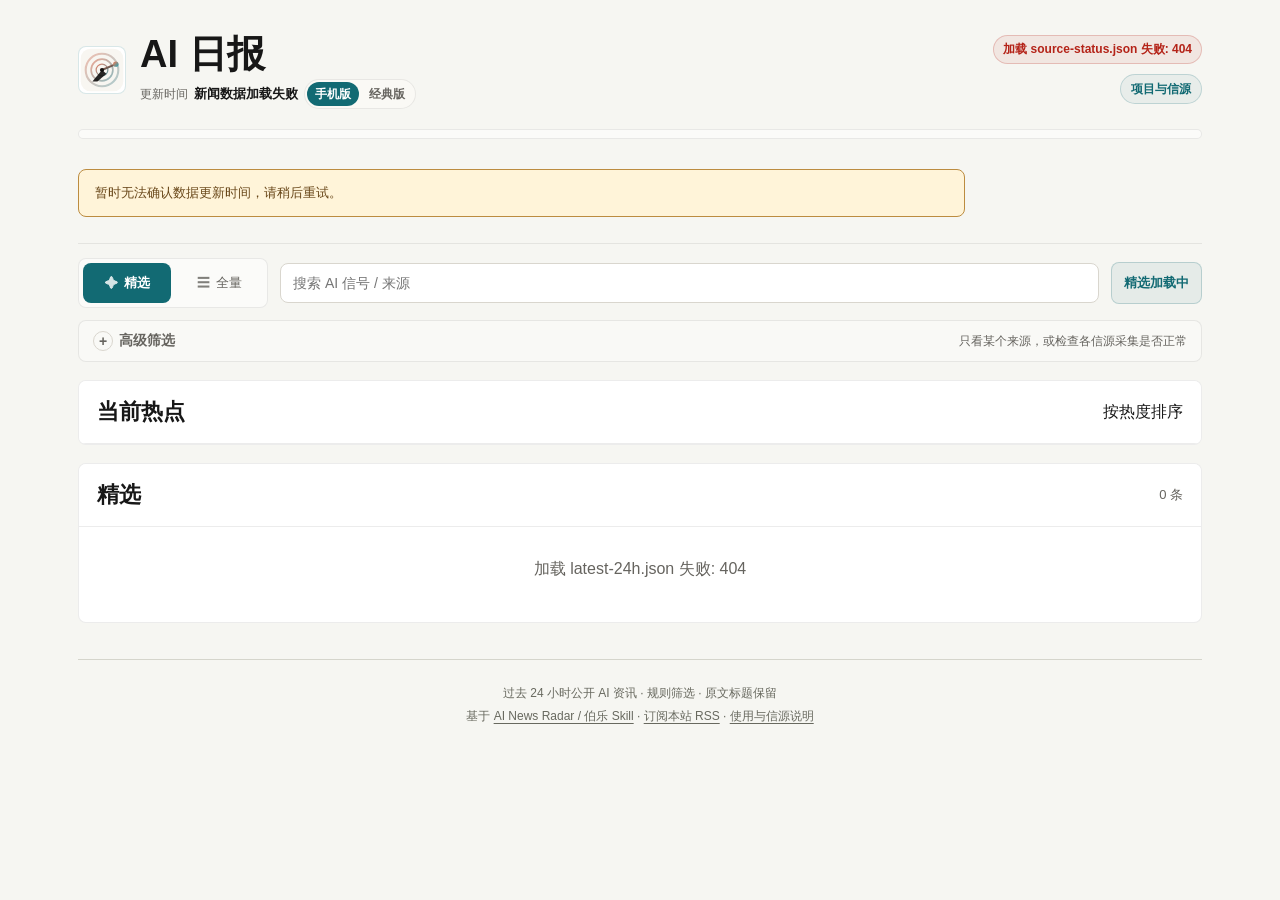
==== commit 2f069c60: "feat: verify live deployments and document daily monitoring" ====
--- a/index.html
+++ b/index.html
@@ -172,7 +172,7 @@
         <div id="newsList" class="news-list" aria-live="polite"></div>
       </section>
 
-    <footer class="public-footer">过去 24 小时公开 AI 资讯 · 规则筛选 · 原文标题保留<br>基于 <a href="https://github.com/LearnPrompt/ai-news-radar" target="_blank" rel="noopener noreferrer">AI News Radar / 伯乐 Skill</a> · <a href="./data/feed.xml">订阅本站 RSS</a><p id="publicFreshness" role="status"></p></footer></main>
+    <footer class="public-footer">过去 24 小时公开 AI 资讯 · 规则筛选 · 原文标题保留<br>基于 <a href="https://github.com/LearnPrompt/ai-news-radar" target="_blank" rel="noopener noreferrer">AI News Radar / 伯乐 Skill</a> · <a href="./data/feed.xml">订阅本站 RSS</a> · <a href="./about.html">使用与信源说明</a><p id="publicFreshness" role="status"></p></footer></main>
 
     <template id="itemTpl">
       <article class="news-card">
--- a/assets/public.css
+++ b/assets/public.css
@@ -1,3 +1,19 @@
 .public-footer { margin: 36px auto 18px; padding: 22px 0; border-top: 1px solid #d5d5cc; color: #68695f; font-size: 12px; line-height: 1.9; text-align: center; }
 .public-footer a { color: inherit; text-underline-offset: 3px; }
 .public-freshness { margin: 12px 0; padding: 12px 16px; border: 1px solid #bc8c40; background: #fff4d9; color: #694719; border-radius: 8px; font-size: 13px; line-height: 1.7; }
+.guide-page { margin: 0; background: #f6f6f2; color: #23291e; font-family: "PingFang SC", "Microsoft YaHei", sans-serif; }
+.guide-shell { max-width: 760px; margin: auto; padding: 28px 24px 48px; }
+.guide-shell nav { display: flex; justify-content: space-between; gap: 18px; font-size: 13px; }
+.guide-shell a { color: #426934; text-underline-offset: 4px; }
+.guide-shell header { padding: 54px 0 34px; border-bottom: 2px solid #344c2a; }
+.guide-eyebrow { font-size: 11px; letter-spacing: .16em; }
+.guide-shell h1 { font-family: "Noto Serif SC", "Songti SC", SimSun, serif; font-size: clamp(32px, 7vw, 50px); line-height: 1.4; font-weight: 600; margin: 18px 0; }
+.guide-lede { color: #62665d; font-size: 16px; line-height: 1.9; max-width: 620px; }
+.guide-shell section { padding: 22px 0; border-bottom: 1px solid #d5d5cc; }
+.guide-shell h2 { font-size: 19px; margin: 8px 0 16px; }
+.guide-shell section p, .guide-sources { font-size: 14px; line-height: 1.95; }
+.guide-sources div { display: grid; grid-template-columns: 110px 1fr; gap: 10px; padding: 10px 0; }
+.guide-sources dt { font-weight: 600; }
+.guide-sources dd { margin: 0; }
+.guide-shell footer { padding-top: 28px; font-size: 12px; line-height: 1.8; color: #62665d; }
+@media (max-width: 480px) { .guide-sources div { grid-template-columns: 1fr; gap: 0; } .guide-shell header { padding-top: 36px; } }
